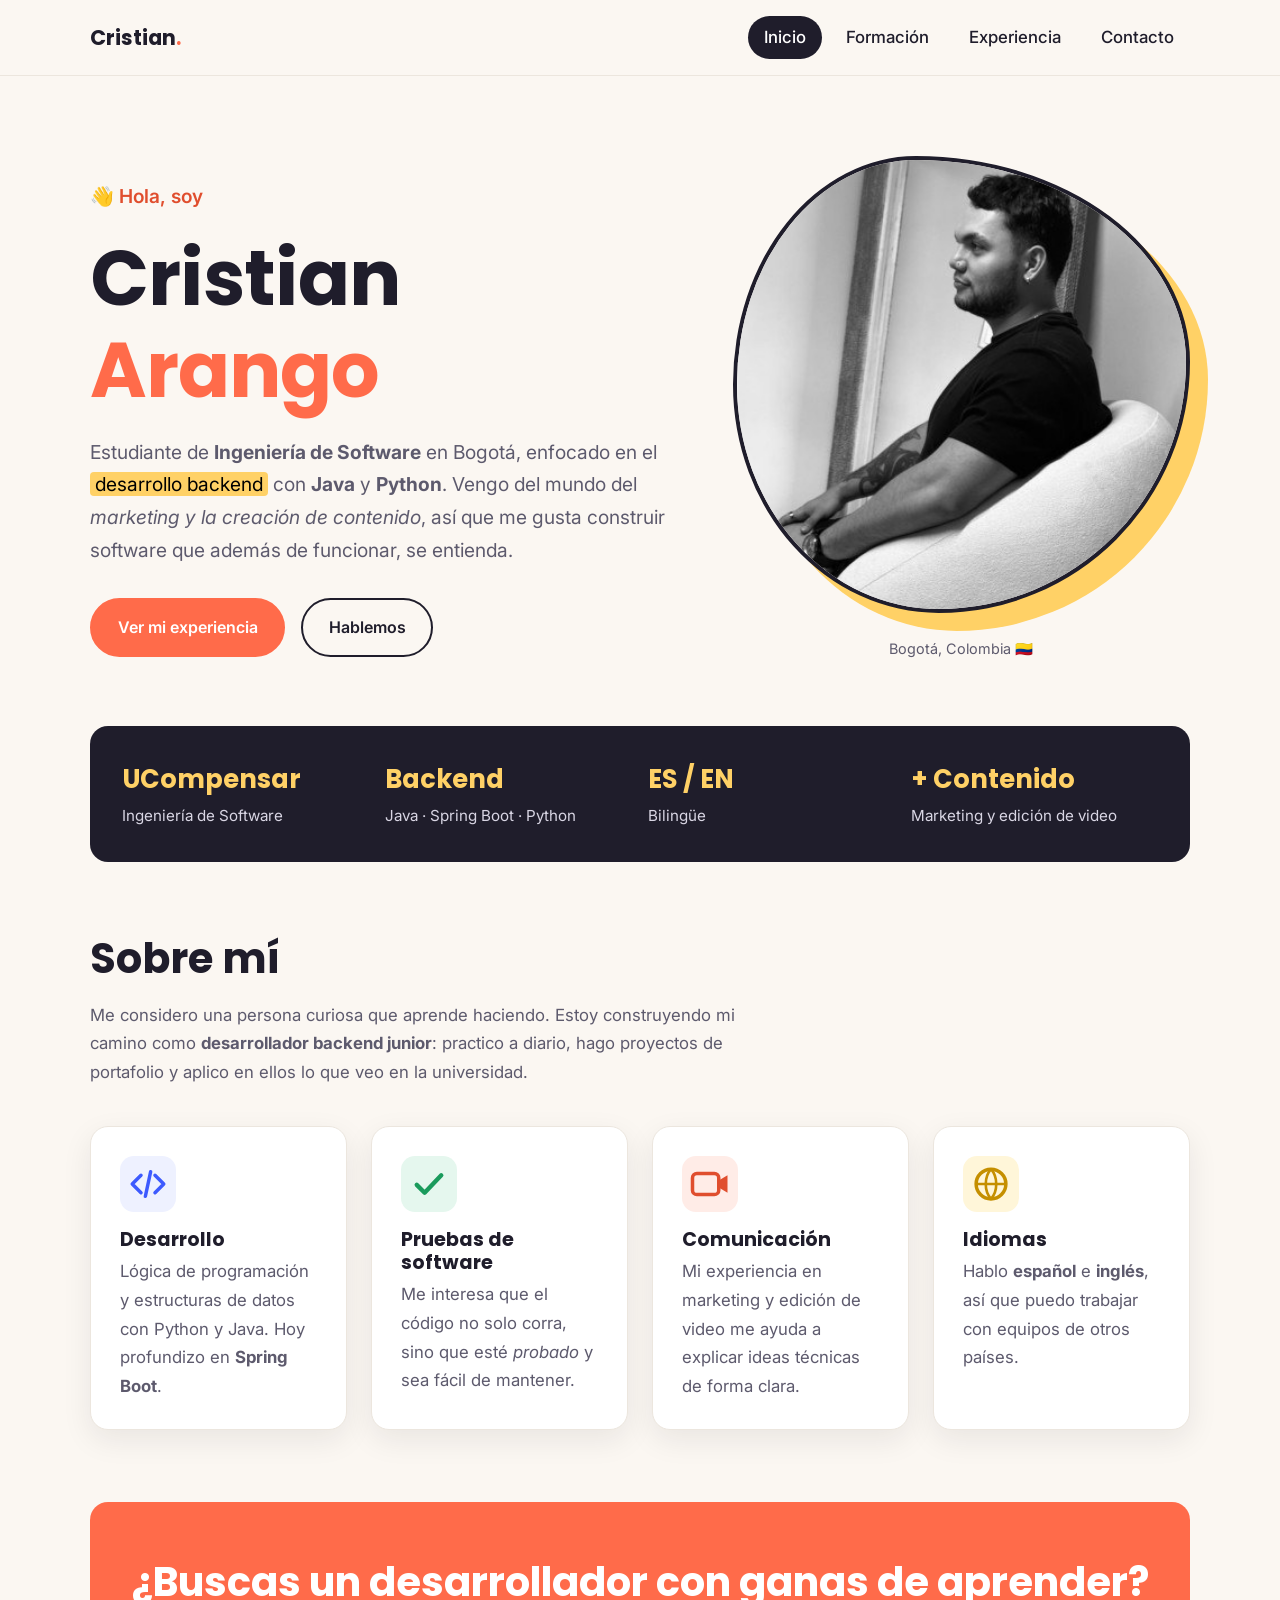
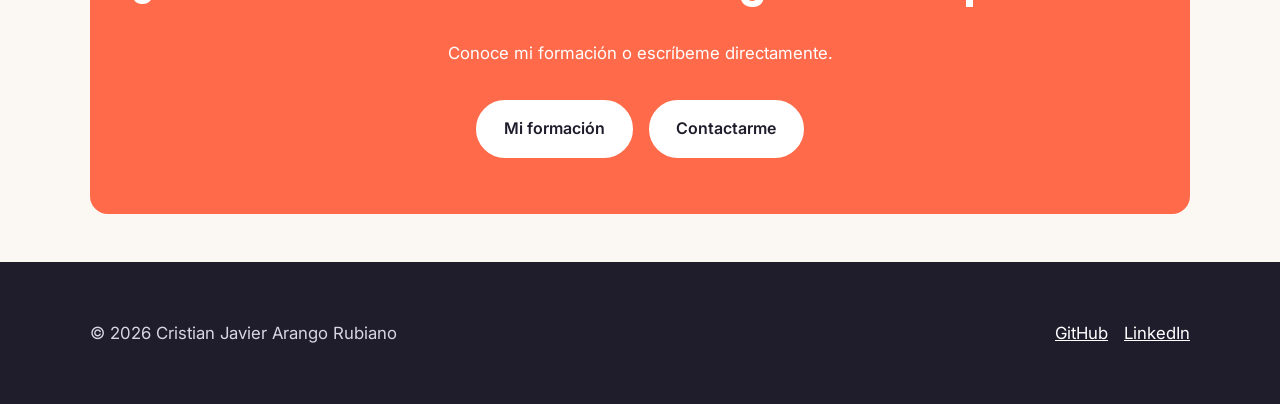
==== index.html @ 716a201a "Primera versión de mi hoja de vida web Actividad 4 - Introducción a los lenguajes de Internet" ====
<!DOCTYPE html>
<html lang="es">
<head>
  <meta charset="UTF-8">
  <meta name="viewport" content="width=device-width, initial-scale=1.0">
  <meta name="description" content="Hoja de vida de Cristian Javier Arango Rubiano, estudiante de Ingeniería de Software enfocado en desarrollo backend.">
  <title>Cristian Arango | Hoja de vida</title>
  <link rel="icon" href="img/favicon.svg" type="image/svg+xml">
  <!-- Fuentes: Poppins para los títulos, Inter para el texto -->
  <link rel="preconnect" href="https://fonts.googleapis.com">
  <link rel="preconnect" href="https://fonts.gstatic.com" crossorigin>
  <link href="https://fonts.googleapis.com/css2?family=Inter:wght@400;500;600&family=Poppins:wght@600;700&display=swap" rel="stylesheet">
  <link rel="stylesheet" href="css/styles.css">
</head>
<body>

  <!-- Menú (lo copié igual en todas las páginas) -->
  <header class="encabezado">
    <div class="contenedor encabezado__contenido">
      <a href="index.html" class="logo">Cristian<span>.</span></a>
      <nav aria-label="Menú principal">
        <button class="menu-boton" id="menu-boton" aria-label="Abrir menú" aria-expanded="false">☰</button>
        <ul class="menu" id="menu">
          <li><a href="index.html" class="menu__enlace menu__enlace--activo">Inicio</a></li>
          <li><a href="formacion.html" class="menu__enlace">Formación</a></li>
          <li><a href="experiencia.html" class="menu__enlace">Experiencia</a></li>
          <li><a href="contacto.html" class="menu__enlace">Contacto</a></li>
        </ul>
      </nav>
    </div>
  </header>

  <main>
    <!-- Parte de arriba -->
    <section class="hero">
      <div class="contenedor hero__contenido">
        <div>
          <p class="hero__saludo">👋 Hola, soy</p>
          <h1 class="hero__titulo">Cristian <span class="resaltado">Arango</span></h1>
          <p class="hero__texto">
            Estudiante de <strong>Ingeniería de Software</strong> en Bogotá, enfocado en el
            <mark>desarrollo backend</mark> con <strong>Java</strong> y <strong>Python</strong>.
            Vengo del mundo del <em>marketing y la creación de contenido</em>, así que me gusta
            construir software que además de funcionar, se entienda.
          </p>
          <div class="hero__acciones">
            <a href="experiencia.html" class="boton boton--primario">Ver mi experiencia</a>
            <a href="contacto.html" class="boton boton--secundario">Hablemos</a>
          </div>
        </div>

        <!-- Mi foto con su pie de foto -->
        <figure class="foto-perfil">
          <img src="img/foto.jpg" alt="Foto de perfil de Cristian Arango sentado en un sillón blanco">
          <figcaption>Bogotá, Colombia 🇨🇴</figcaption>
        </figure>
      </div>
    </section>

    <!-- Datos rápidos -->
    <section class="contenedor">
      <div class="datos-rapidos">
        <div class="dato">
          <span class="dato__valor">UCompensar</span>
          <span class="dato__etiqueta">Ingeniería de Software</span>
        </div>
        <div class="dato">
          <span class="dato__valor">Backend</span>
          <span class="dato__etiqueta">Java · Spring Boot · Python</span>
        </div>
        <div class="dato">
          <span class="dato__valor">ES / EN</span>
          <span class="dato__etiqueta">Bilingüe</span>
        </div>
        <div class="dato">
          <span class="dato__valor">+ Contenido</span>
          <span class="dato__etiqueta">Marketing y edición de video</span>
        </div>
      </div>
    </section>

    <!-- Sobre mí -->
    <section class="seccion">
      <div class="contenedor">
        <h2 class="seccion__titulo">Sobre mí</h2>
        <p class="seccion__intro">
          Me considero una persona curiosa que aprende haciendo. Estoy construyendo mi camino como
          <strong>desarrollador backend junior</strong>: practico a diario, hago proyectos de portafolio y
          aplico en ellos lo que veo en la universidad.
        </p>

        <div class="tarjetas">
          <article class="tarjeta">
            <img class="tarjeta__icono" src="img/icono-codigo.svg" alt="">
            <h3 class="tarjeta__titulo">Desarrollo</h3>
            <p>Lógica de programación y estructuras de datos con Python y Java. Hoy profundizo en <strong>Spring Boot</strong>.</p>
          </article>
          <article class="tarjeta">
            <img class="tarjeta__icono" src="img/icono-pruebas.svg" alt="">
            <h3 class="tarjeta__titulo">Pruebas de software</h3>
            <p>Me interesa que el código no solo corra, sino que esté <em>probado</em> y sea fácil de mantener.</p>
          </article>
          <article class="tarjeta">
            <img class="tarjeta__icono" src="img/icono-video.svg" alt="">
            <h3 class="tarjeta__titulo">Comunicación</h3>
            <p>Mi experiencia en marketing y edición de video me ayuda a explicar ideas técnicas de forma clara.</p>
          </article>
          <article class="tarjeta">
            <img class="tarjeta__icono" src="img/icono-idiomas.svg" alt="">
            <h3 class="tarjeta__titulo">Idiomas</h3>
            <p>Hablo <strong>español</strong> e <strong>inglés</strong>, así que puedo trabajar con equipos de otros países.</p>
          </article>
        </div>
      </div>
    </section>

    <!-- Cuadro naranja para que me contacten -->
    <section class="contenedor">
      <div class="llamado">
        <h2>¿Buscas un desarrollador con ganas de aprender?</h2>
        <p>Conoce mi formación o escríbeme directamente.</p>
        <div class="hero__acciones hero__acciones--centro">
          <a href="formacion.html" class="boton">Mi formación</a>
          <a href="contacto.html" class="boton">Contactarme</a>
        </div>
      </div>
    </section>
  </main>

  <!-- Footer -->
  <footer class="pie">
    <div class="contenedor pie__contenido">
      <p>&copy; <span id="anio">2026</span> Cristian Javier Arango Rubiano</p>
      <ul class="pie__redes">
        <li><a href="https://github.com/CristianArango2110-bit" target="_blank" rel="noopener">GitHub</a></li>
        <li><a href="https://www.linkedin.com/in/cristian-arango-92153b2a1/" target="_blank" rel="noopener">LinkedIn</a></li>
      </ul>
    </div>
  </footer>

  <script src="js/main.js"></script>
</body>
</html>
---- css/styles.css ----
/* Estilos de mi hoja de vida - Cristian Arango
   Todas las páginas usan este mismo archivo.
   Lo dividí por partes para no perderme: variables, base, layout,
   componentes, páginas y al final lo del celular. */

/* ---------- 1. Variables ----------
   Colores y medidas en un solo lugar, así si cambio de idea con
   el naranja solo lo cambio aquí */
:root {
  --color-fondo: #fbf7f2;
  --color-superficie: #ffffff;
  --color-texto: #1f1d2b;
  --color-texto-suave: #5d5a6d;
  --color-primario: #ff6b4a;
  --color-primario-oscuro: #e04e2e;
  --color-secundario: #3d5afe;
  --color-acento: #ffd166;
  --color-borde: #ece6de;

  --fuente-titulos: "Poppins", "Segoe UI", system-ui, sans-serif;
  --fuente-texto: "Inter", "Segoe UI", system-ui, sans-serif;

  --radio: 18px;
  --sombra: 0 10px 30px rgba(31, 29, 43, 0.08);
  --ancho-max: 1100px;
}

/* ---------- 2. Base ---------- */
*,
*::before,
*::after {
  box-sizing: border-box; /* para que el padding no me agrande las cajas */
}

body {
  margin: 0;
  font-family: var(--fuente-texto);
  font-size: 1.05rem;
  line-height: 1.7;
  color: var(--color-texto);
  background-color: var(--color-fondo);
}

h1,
h2,
h3 {
  font-family: var(--fuente-titulos);
  line-height: 1.2;
  margin-top: 0;
}

img {
  max-width: 100%;
  display: block;
}

a {
  color: var(--color-secundario);
}

mark {
  background: var(--color-acento);
  padding: 0 0.25em;
  border-radius: 4px;
}

/* ---------- 3. Layout ---------- */
.contenedor {
  width: min(var(--ancho-max), 92%);
  margin-inline: auto;
}

.seccion {
  padding: 4.5rem 0;
}

.seccion__titulo {
  font-size: clamp(1.8rem, 4vw, 2.6rem);
  margin-bottom: 0.5rem;
}

.seccion__intro {
  color: var(--color-texto-suave);
  max-width: 60ch;
  margin-bottom: 2.5rem;
}

/* ---------- 4. Componentes ---------- */

/* Menú de arriba, con sticky se queda pegado cuando uno baja */
.encabezado {
  position: sticky;
  top: 0;
  z-index: 10;
  background: rgba(251, 247, 242, 0.92);
  backdrop-filter: blur(8px);
  border-bottom: 1px solid var(--color-borde);
}

.encabezado__contenido {
  display: flex;
  align-items: center;
  justify-content: space-between;
  padding: 1rem 0;
}

.logo {
  font-family: var(--fuente-titulos);
  font-weight: 700;
  font-size: 1.3rem;
  color: var(--color-texto);
  text-decoration: none;
}

.logo span {
  color: var(--color-primario);
}

.menu {
  display: flex;
  gap: 0.5rem;
  list-style: none;
  margin: 0;
  padding: 0;
}

.menu__enlace {
  display: inline-block;
  padding: 0.45rem 1rem;
  border-radius: 999px;
  color: var(--color-texto);
  text-decoration: none;
  font-weight: 500;
  transition: background-color 0.2s;
}

.menu__enlace:hover,
.menu__enlace--activo {
  background-color: var(--color-texto);
  color: #fff;
}

/* Botón ☰ - en el computador no se ve, solo en el celular */
.menu-boton {
  display: none;
  background: none;
  border: 2px solid var(--color-texto);
  border-radius: 10px;
  padding: 0.35rem 0.7rem;
  font-size: 1.2rem;
  cursor: pointer;
}

/* Botones */
.boton {
  display: inline-block;
  padding: 0.85rem 1.6rem;
  border-radius: 999px;
  font-weight: 600;
  text-decoration: none;
  border: 2px solid var(--color-texto);
  transition: transform 0.2s, box-shadow 0.2s;
  cursor: pointer;
  font-size: 1rem;
  font-family: inherit;
}

.boton:hover {
  transform: translateY(-3px);
  box-shadow: 4px 4px 0 var(--color-texto);
}

.boton--primario {
  background: var(--color-primario);
  color: #fff;
  border-color: var(--color-primario);
}

.boton--primario:hover {
  box-shadow: 4px 4px 0 var(--color-primario-oscuro);
}

.boton--secundario {
  background: transparent;
  color: var(--color-texto);
}

/* Tarjetas */
.tarjetas {
  display: grid;
  grid-template-columns: repeat(auto-fit, minmax(240px, 1fr));
  gap: 1.5rem;
}

.tarjeta {
  background: var(--color-superficie);
  border: 1px solid var(--color-borde);
  border-radius: var(--radio);
  padding: 1.8rem;
  box-shadow: var(--sombra);
  transition: transform 0.25s;
}

.tarjeta:hover {
  transform: translateY(-6px) rotate(-0.5deg);
}

.tarjeta__icono {
  width: 56px;
  height: 56px;
  margin-bottom: 1rem;
}

.tarjeta__titulo {
  font-size: 1.2rem;
  margin-bottom: 0.4rem;
}

.tarjeta p {
  margin: 0;
  color: var(--color-texto-suave);
}

/* Las etiquetitas de colores (chips), son <span> */
.chip {
  display: inline-block;
  padding: 0.2rem 0.75rem;
  margin: 0.2rem 0.2rem 0 0;
  border-radius: 999px;
  font-size: 0.85rem;
  font-weight: 600;
  background: #eef1ff;
  color: var(--color-secundario);
}

.chip--naranja {
  background: #ffece7;
  color: var(--color-primario-oscuro);
}

/* Tablas */
.tabla-contenedor {
  overflow-x: auto; /* en el celular la tabla se desliza de lado en vez de salirse */
  border-radius: var(--radio);
  box-shadow: var(--sombra);
}

.tabla {
  width: 100%;
  border-collapse: collapse;
  background: var(--color-superficie);
  min-width: 560px;
}

.tabla caption {
  caption-side: top;
  text-align: left;
  font-weight: 600;
  padding: 1rem 1.2rem;
  background: var(--color-texto);
  color: #fff;
}

.tabla th,
.tabla td {
  padding: 0.9rem 1.2rem;
  text-align: left;
  border-bottom: 1px solid var(--color-borde);
  vertical-align: top;
}

.tabla thead th {
  background: #f4efe8;
  font-family: var(--fuente-titulos);
  font-size: 0.95rem;
}

.tabla tbody tr:nth-child(even) {
  background: #fcfaf7; /* filas de por medio con otro color, se lee mejor */
}

.tabla tbody tr:hover {
  background: #fff4e6;
}

/* Línea de tiempo - la uso en formación y en experiencia */
.linea-tiempo {
  list-style: none;
  padding: 0;
  margin: 0;
  border-left: 3px solid var(--color-borde);
}

.linea-tiempo__item {
  position: relative;
  padding: 0 0 2.5rem 2rem;
}

.linea-tiempo__item::before {
  content: "";
  position: absolute;
  left: -11px;
  top: 6px;
  width: 19px;
  height: 19px;
  border-radius: 50%;
  background: var(--color-primario);
  border: 4px solid var(--color-fondo);
}

.linea-tiempo__fecha {
  font-size: 0.9rem;
  font-weight: 600;
  color: var(--color-primario-oscuro);
}

.linea-tiempo__titulo {
  font-size: 1.25rem;
  margin: 0.2rem 0;
}

.linea-tiempo__lugar {
  color: var(--color-texto-suave);
  font-style: italic;
}

/* Encabezado de páginas internas */
.cabecera-pagina {
  padding: 4rem 0 2rem;
}

.cabecera-pagina h1 {
  font-size: clamp(2.2rem, 6vw, 3.6rem);
  margin-bottom: 0.6rem;
}

.cabecera-pagina p {
  color: var(--color-texto-suave);
  font-size: 1.15rem;
  max-width: 60ch;
}

/* Pie de página */
.pie {
  background: var(--color-texto);
  color: #d9d6e4;
  padding: 2.5rem 0;
  margin-top: 3rem;
}

.pie__contenido {
  display: flex;
  flex-wrap: wrap;
  justify-content: space-between;
  gap: 1rem;
  align-items: center;
}

.pie a {
  color: #fff;
}

.pie__redes {
  display: flex;
  gap: 1rem;
  list-style: none;
  margin: 0;
  padding: 0;
}

/* ---------- 5. Páginas ---------- */

/* Inicio - la parte grande de arriba (hero) */
.hero {
  padding: 5rem 0 4rem;
}

.hero__contenido {
  display: grid;
  grid-template-columns: 1.3fr 1fr;
  gap: 3rem;
  align-items: center;
}

.hero__saludo {
  font-size: 1.2rem;
  font-weight: 600;
  color: var(--color-primario-oscuro);
}

.hero__titulo {
  font-size: clamp(2.6rem, 7vw, 4.8rem);
  margin: 0.3rem 0 1rem;
  letter-spacing: -1px;
}

.hero__titulo .resaltado {
  color: var(--color-primario);
}

.hero__texto {
  font-size: 1.2rem;
  color: var(--color-texto-suave);
  max-width: 48ch;
}

.hero__acciones {
  display: flex;
  flex-wrap: wrap;
  gap: 1rem;
  margin-top: 2rem;
}

.hero__acciones--centro {
  justify-content: center;
}

/* Mi foto con la forma amarilla detrás */
.foto-perfil {
  position: relative;
  margin: 0;
}

.foto-perfil img {
  box-shadow: 18px 18px 0 var(--color-acento); /* la forma amarilla es una sombra sin difuminar */
  border-radius: 40% 60% 55% 45% / 50% 45% 55% 50%;
  border: 4px solid var(--color-texto);
  background: #fff;
  aspect-ratio: 1 / 1;
  object-fit: cover;
  width: 100%;
}

.foto-perfil figcaption {
  text-align: center;
  margin-top: 1.5rem;
  font-size: 0.9rem;
  color: var(--color-texto-suave);
}

/* Franja de datos rápidos */
.datos-rapidos {
  display: grid;
  grid-template-columns: repeat(auto-fit, minmax(180px, 1fr));
  gap: 1rem;
  background: var(--color-texto);
  color: #fff;
  border-radius: var(--radio);
  padding: 2rem;
}

.dato__valor {
  display: block;
  font-family: var(--fuente-titulos);
  font-size: 1.6rem;
  font-weight: 700;
  color: var(--color-acento);
}

.dato__etiqueta {
  font-size: 0.95rem;
  color: #d9d6e4;
}

/* Llamado a la acción */
.llamado {
  text-align: center;
  background: var(--color-primario);
  color: #fff;
  border-radius: var(--radio);
  padding: 3.5rem 2rem;
}

.llamado h2 {
  font-size: clamp(1.8rem, 4vw, 2.5rem);
}

.llamado .boton {
  background: #fff;
  color: var(--color-texto);
  border-color: #fff;
}

/* Contacto: formulario */
.contacto__grid {
  display: grid;
  grid-template-columns: 1.4fr 1fr;
  gap: 2.5rem;
  align-items: start;
}

.formulario {
  background: var(--color-superficie);
  border: 1px solid var(--color-borde);
  border-radius: var(--radio);
  padding: 2rem;
  box-shadow: var(--sombra);
}

.campo {
  margin-bottom: 1.3rem;
}

.campo label {
  display: block;
  font-weight: 600;
  margin-bottom: 0.4rem;
}

.campo input,
.campo select,
.campo textarea {
  width: 100%;
  padding: 0.8rem 1rem;
  border: 2px solid var(--color-borde);
  border-radius: 12px;
  font: inherit;
  background: var(--color-fondo);
}

.campo input:focus,
.campo select:focus,
.campo textarea:focus {
  outline: none;
  border-color: var(--color-secundario);
}

.nota {
  font-size: 0.9rem;
  color: var(--color-texto-suave);
}

/* Página de gracias */
.gracias {
  text-align: center;
  padding: 5rem 0;
}

.gracias img {
  width: 140px;
  margin: 0 auto 1.5rem;
}

.resumen-mensaje {
  text-align: left;
  max-width: 560px;
  margin: 2rem auto;
}

/* Para esconder cosas, la uso en gracias.html */
.oculto {
  display: none;
}

/* ---------- 6. Celular y pantallas pequeñas ---------- */
@media (max-width: 800px) {
  .hero__contenido,
  .contacto__grid {
    grid-template-columns: 1fr;
  }

  .foto-perfil {
    max-width: 280px;
    margin: 0 auto;
  }

  .menu-boton {
    display: block;
  }

  /* En el celular el menú se esconde y aparece con el botón */
  .menu {
    display: none;
    position: absolute;
    top: 100%;
    left: 0;
    right: 0;
    flex-direction: column;
    background: var(--color-fondo);
    padding: 1rem 4%;
    border-bottom: 1px solid var(--color-borde);
  }

  .menu--abierto {
    display: flex;
  }

  .seccion {
    padding: 3rem 0;
  }
}
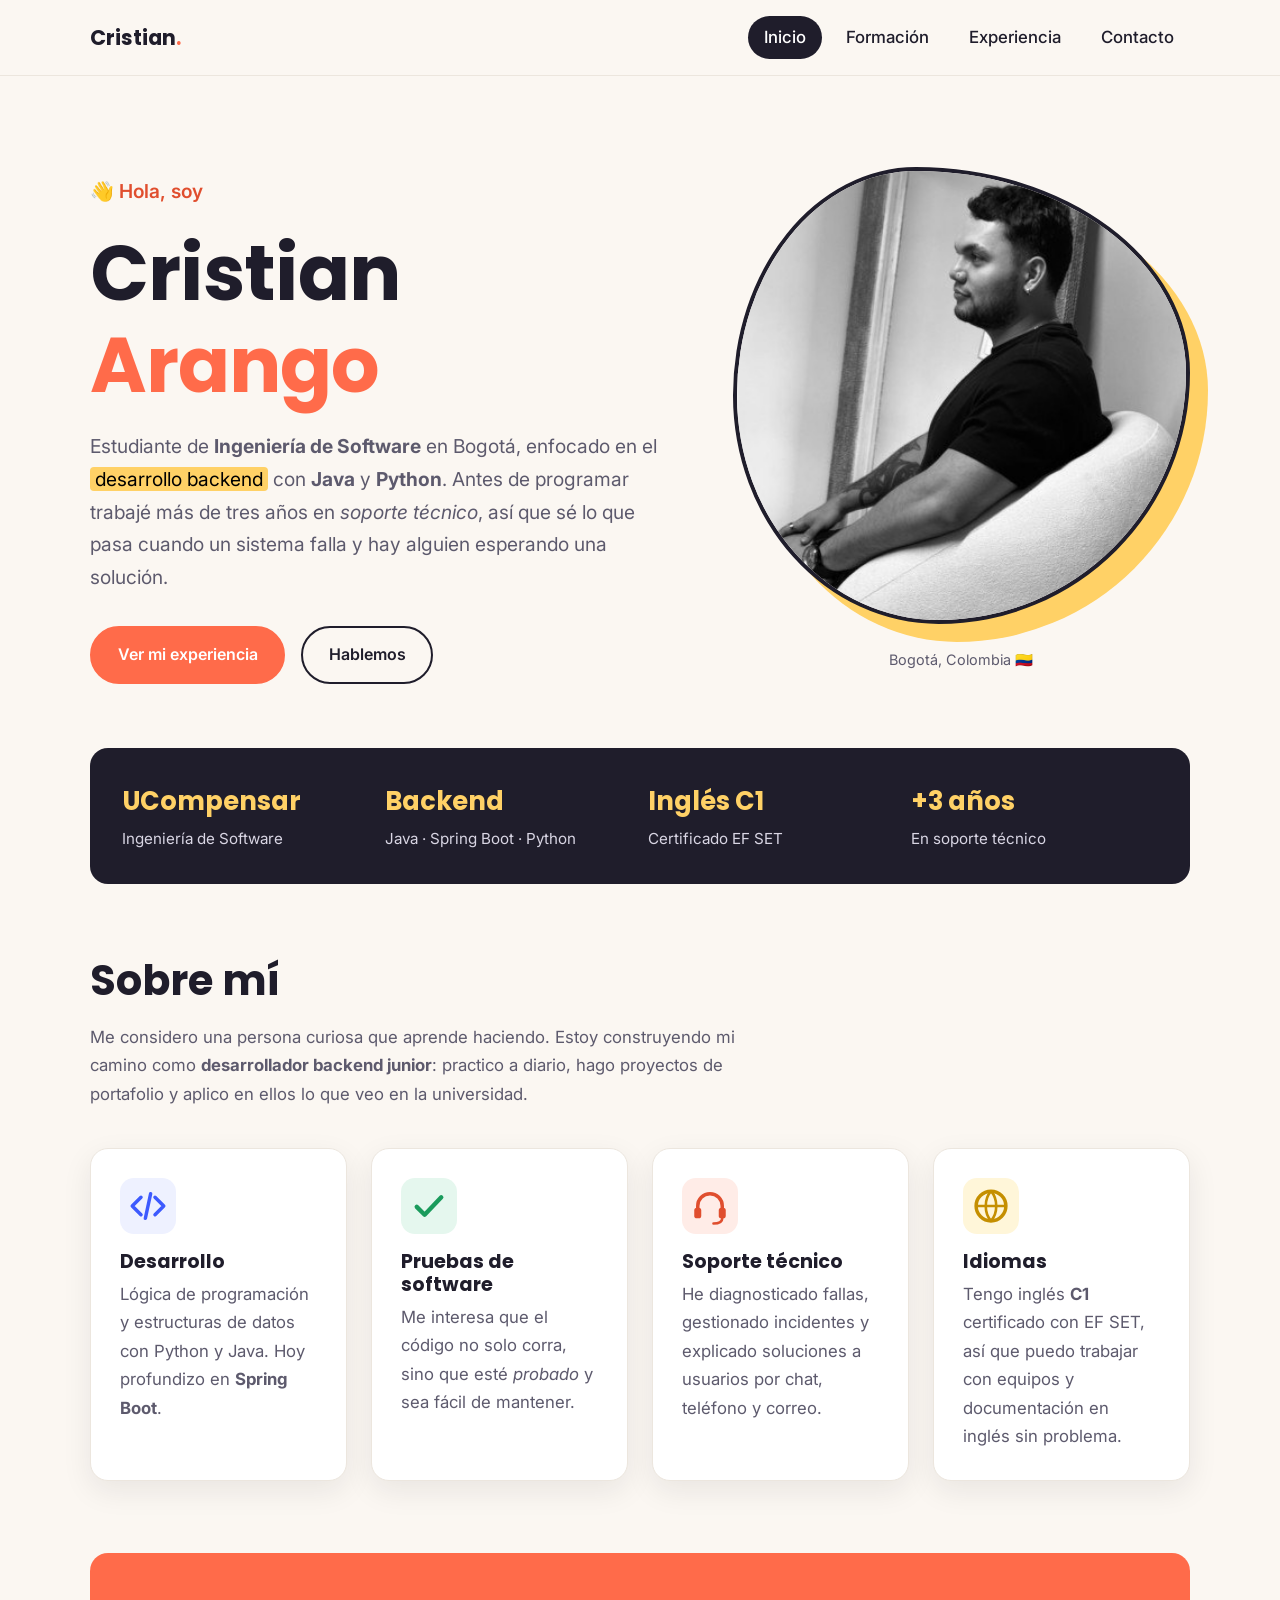
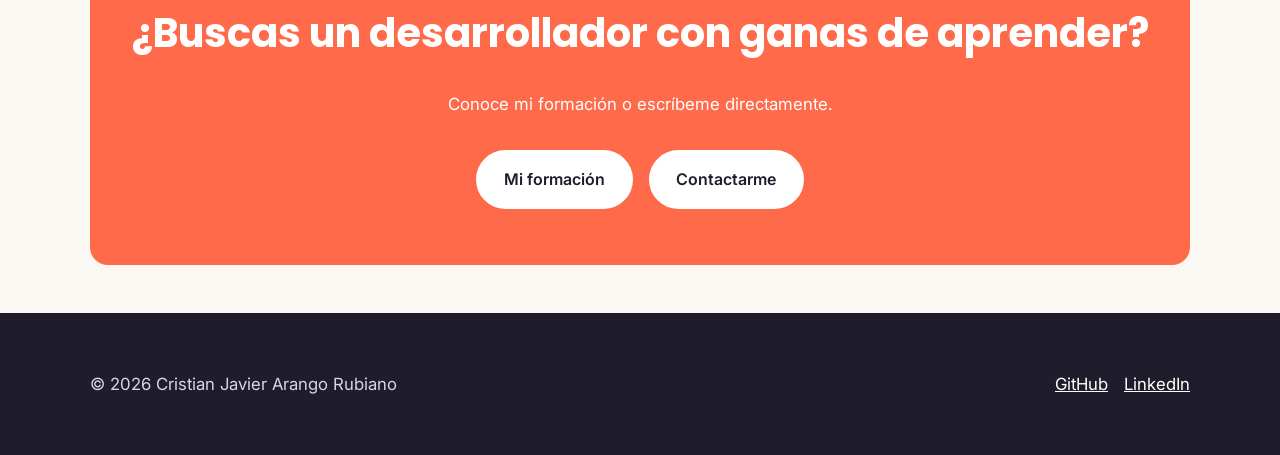
==== commit de002996: "Actualizo experiencia, formación y contacto con mi hoja de vida real" ====
--- a/index.html
+++ b/index.html
@@ -40,8 +40,8 @@
           <p class="hero__texto">
             Estudiante de <strong>Ingeniería de Software</strong> en Bogotá, enfocado en el
             <mark>desarrollo backend</mark> con <strong>Java</strong> y <strong>Python</strong>.
-            Vengo del mundo del <em>marketing y la creación de contenido</em>, así que me gusta
-            construir software que además de funcionar, se entienda.
+            Antes de programar trabajé más de tres años en <em>soporte técnico</em>, así que sé
+            lo que pasa cuando un sistema falla y hay alguien esperando una solución.
           </p>
           <div class="hero__acciones">
             <a href="experiencia.html" class="boton boton--primario">Ver mi experiencia</a>
@@ -69,12 +69,12 @@
           <span class="dato__etiqueta">Java · Spring Boot · Python</span>
         </div>
         <div class="dato">
-          <span class="dato__valor">ES / EN</span>
-          <span class="dato__etiqueta">Bilingüe</span>
+          <span class="dato__valor">Inglés C1</span>
+          <span class="dato__etiqueta">Certificado EF SET</span>
         </div>
         <div class="dato">
-          <span class="dato__valor">+ Contenido</span>
-          <span class="dato__etiqueta">Marketing y edición de video</span>
+          <span class="dato__valor">+3 años</span>
+          <span class="dato__etiqueta">En soporte técnico</span>
         </div>
       </div>
     </section>
@@ -101,14 +101,14 @@
             <p>Me interesa que el código no solo corra, sino que esté <em>probado</em> y sea fácil de mantener.</p>
           </article>
           <article class="tarjeta">
-            <img class="tarjeta__icono" src="img/icono-video.svg" alt="">
-            <h3 class="tarjeta__titulo">Comunicación</h3>
-            <p>Mi experiencia en marketing y edición de video me ayuda a explicar ideas técnicas de forma clara.</p>
+            <img class="tarjeta__icono" src="img/icono-soporte.svg" alt="">
+            <h3 class="tarjeta__titulo">Soporte técnico</h3>
+            <p>He diagnosticado fallas, gestionado incidentes y explicado soluciones a usuarios por chat, teléfono y correo.</p>
           </article>
           <article class="tarjeta">
             <img class="tarjeta__icono" src="img/icono-idiomas.svg" alt="">
             <h3 class="tarjeta__titulo">Idiomas</h3>
-            <p>Hablo <strong>español</strong> e <strong>inglés</strong>, así que puedo trabajar con equipos de otros países.</p>
+            <p>Tengo inglés <strong>C1</strong> certificado con EF SET, así que puedo trabajar con equipos y documentación en inglés sin problema.</p>
           </article>
         </div>
       </div>
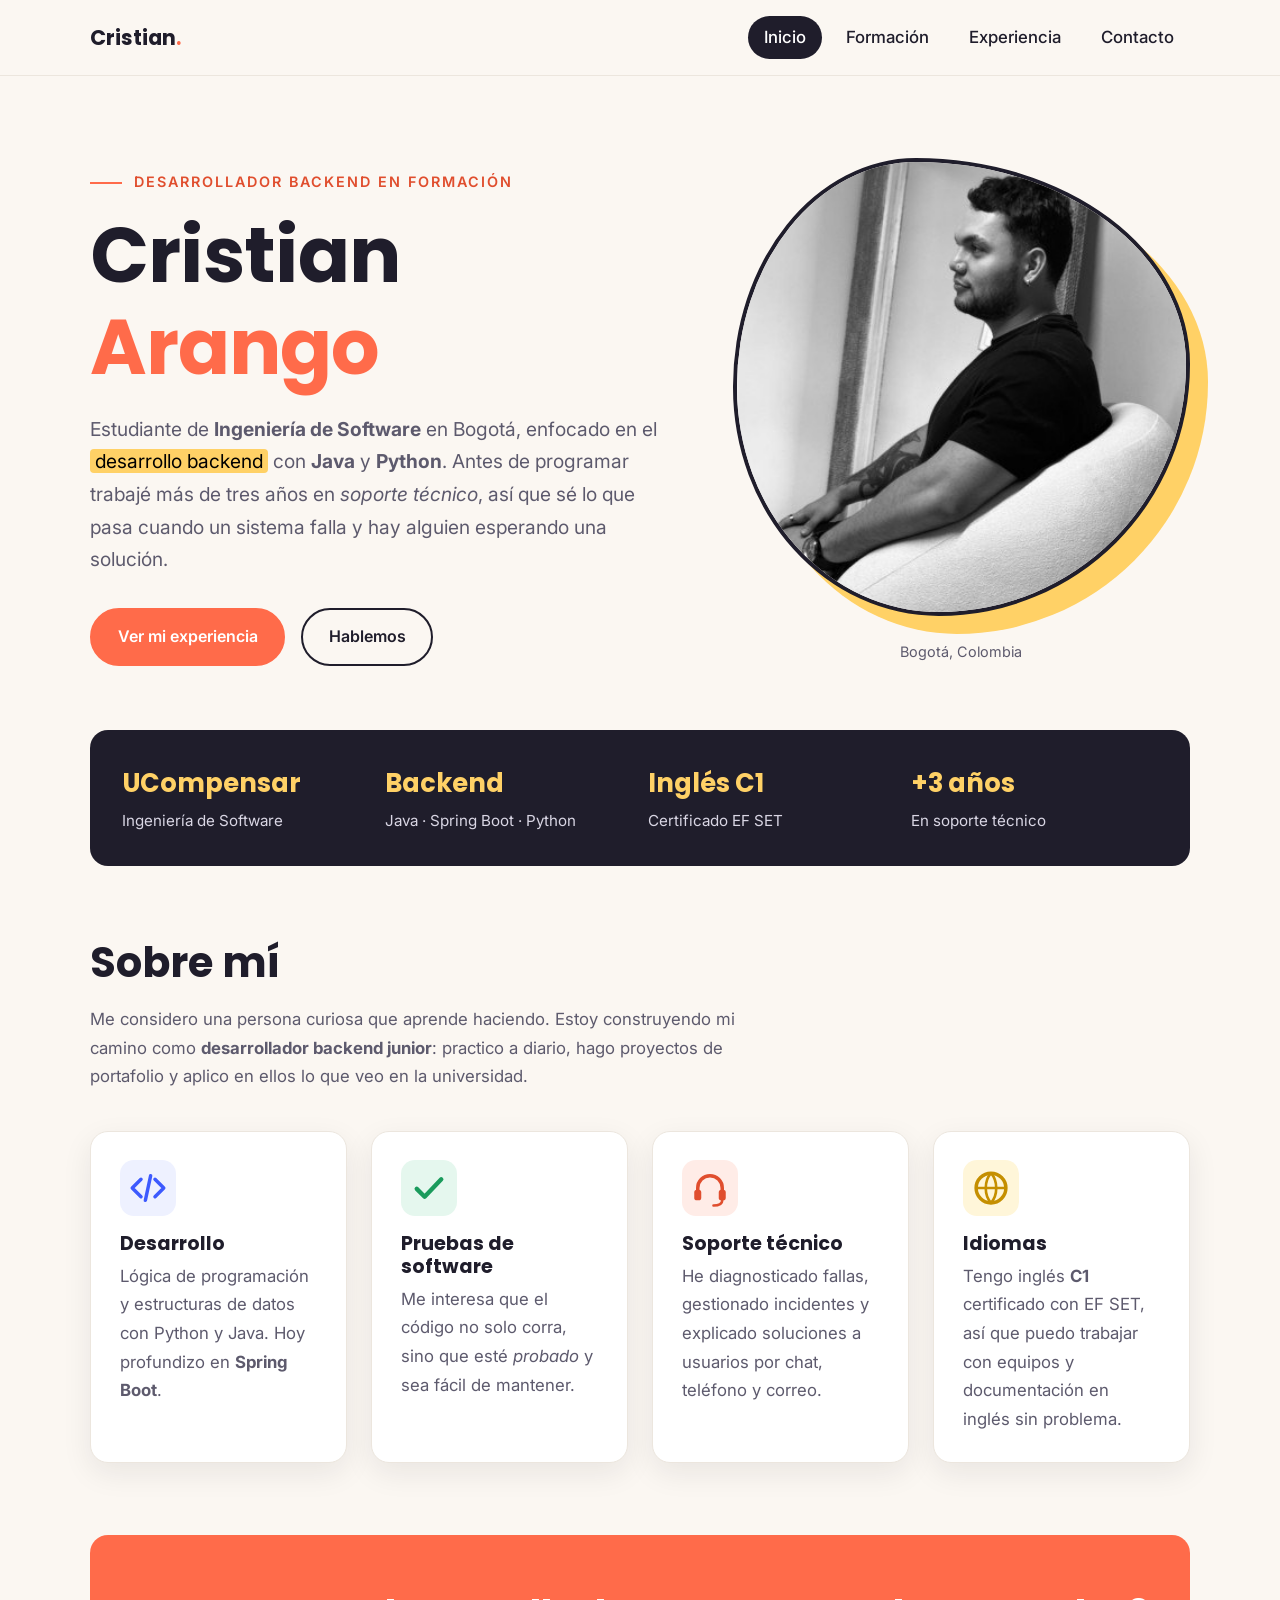
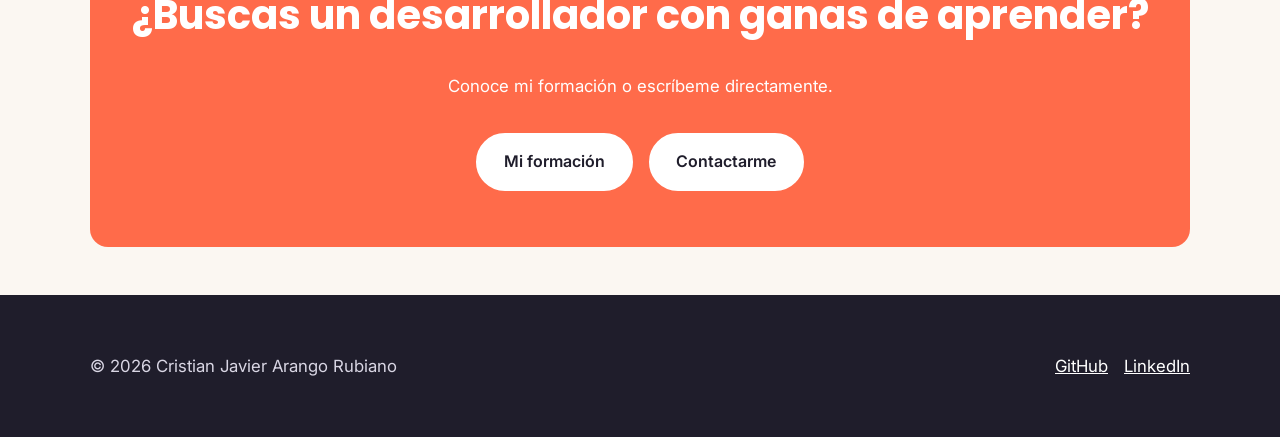
==== commit e94bdca9: "Cambio el saludo del inicio y quito los emojis" ====
--- a/index.html
+++ b/index.html
@@ -35,7 +35,7 @@
     <section class="hero">
       <div class="contenedor hero__contenido">
         <div>
-          <p class="hero__saludo">👋 Hola, soy</p>
+          <p class="hero__saludo">Desarrollador backend en formación</p>
           <h1 class="hero__titulo">Cristian <span class="resaltado">Arango</span></h1>
           <p class="hero__texto">
             Estudiante de <strong>Ingeniería de Software</strong> en Bogotá, enfocado en el
@@ -52,7 +52,7 @@
         <!-- Mi foto con su pie de foto -->
         <figure class="foto-perfil">
           <img src="img/foto.jpg" alt="Foto de perfil de Cristian Arango sentado en un sillón blanco">
-          <figcaption>Bogotá, Colombia 🇨🇴</figcaption>
+          <figcaption>Bogotá, Colombia</figcaption>
         </figure>
       </div>
     </section>
--- a/css/styles.css
+++ b/css/styles.css
@@ -383,9 +383,22 @@
 }
 
 .hero__saludo {
-  font-size: 1.2rem;
+  display: flex;
+  align-items: center;
+  gap: 0.75rem;
+  font-size: 0.9rem;
   font-weight: 600;
+  text-transform: uppercase;
+  letter-spacing: 2px;
   color: var(--color-primario-oscuro);
+}
+
+/* rayita antes del texto */
+.hero__saludo::before {
+  content: "";
+  width: 32px;
+  height: 2px;
+  background: var(--color-primario);
 }
 
 .hero__titulo {
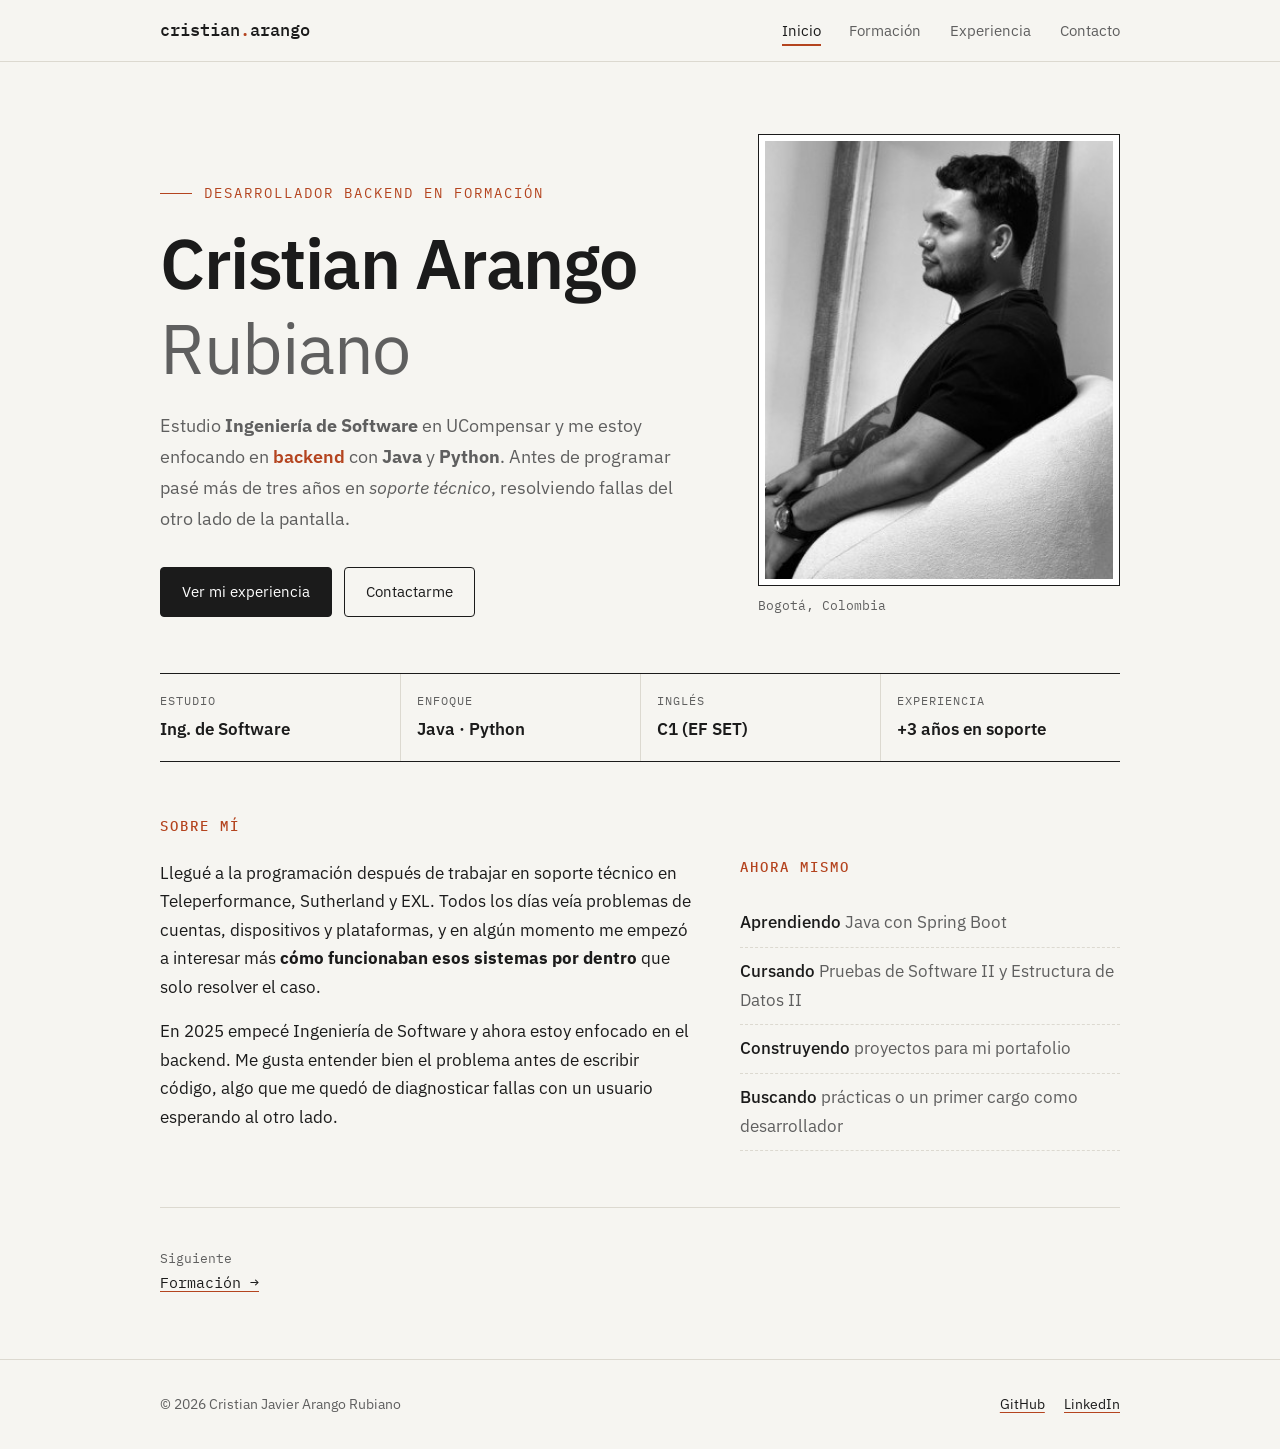
==== commit 8ce1532f: "Rediseño: estilo más sobrio, fechas en columna y textos más personales" ====
--- a/index.html
+++ b/index.html
@@ -6,10 +6,10 @@
   <meta name="description" content="Hoja de vida de Cristian Javier Arango Rubiano, estudiante de Ingeniería de Software enfocado en desarrollo backend.">
   <title>Cristian Arango | Hoja de vida</title>
   <link rel="icon" href="img/favicon.svg" type="image/svg+xml">
-  <!-- Fuentes: Poppins para los títulos, Inter para el texto -->
+  <!-- Fuentes: IBM Plex Sans para el texto y IBM Plex Mono para los detalles -->
   <link rel="preconnect" href="https://fonts.googleapis.com">
   <link rel="preconnect" href="https://fonts.gstatic.com" crossorigin>
-  <link href="https://fonts.googleapis.com/css2?family=Inter:wght@400;500;600&family=Poppins:wght@600;700&display=swap" rel="stylesheet">
+  <link href="https://fonts.googleapis.com/css2?family=IBM+Plex+Mono:wght@400;500&family=IBM+Plex+Sans:wght@400;500;600&display=swap" rel="stylesheet">
   <link rel="stylesheet" href="css/styles.css">
 </head>
 <body>
@@ -17,7 +17,7 @@
   <!-- Menú (lo copié igual en todas las páginas) -->
   <header class="encabezado">
     <div class="contenedor encabezado__contenido">
-      <a href="index.html" class="logo">Cristian<span>.</span></a>
+      <a href="index.html" class="logo">cristian<span>.</span>arango</a>
       <nav aria-label="Menú principal">
         <button class="menu-boton" id="menu-boton" aria-label="Abrir menú" aria-expanded="false">☰</button>
         <ul class="menu" id="menu">
@@ -36,16 +36,16 @@
       <div class="contenedor hero__contenido">
         <div>
           <p class="hero__saludo">Desarrollador backend en formación</p>
-          <h1 class="hero__titulo">Cristian <span class="resaltado">Arango</span></h1>
+          <h1 class="hero__titulo">Cristian Arango <span class="resaltado">Rubiano</span></h1>
           <p class="hero__texto">
-            Estudiante de <strong>Ingeniería de Software</strong> en Bogotá, enfocado en el
-            <mark>desarrollo backend</mark> con <strong>Java</strong> y <strong>Python</strong>.
-            Antes de programar trabajé más de tres años en <em>soporte técnico</em>, así que sé
-            lo que pasa cuando un sistema falla y hay alguien esperando una solución.
+            Estudio <strong>Ingeniería de Software</strong> en UCompensar y me estoy enfocando en
+            <mark>backend</mark> con <strong>Java</strong> y <strong>Python</strong>.
+            Antes de programar pasé más de tres años en <em>soporte técnico</em>, resolviendo
+            fallas del otro lado de la pantalla.
           </p>
           <div class="hero__acciones">
             <a href="experiencia.html" class="boton boton--primario">Ver mi experiencia</a>
-            <a href="contacto.html" class="boton boton--secundario">Hablemos</a>
+            <a href="contacto.html" class="boton boton--secundario">Contactarme</a>
           </div>
         </div>
 
@@ -57,74 +57,64 @@
       </div>
     </section>
 
-    <!-- Datos rápidos -->
+    <!-- Datos rápidos: cada dato es un div y adentro dos span -->
     <section class="contenedor">
       <div class="datos-rapidos">
         <div class="dato">
-          <span class="dato__valor">UCompensar</span>
-          <span class="dato__etiqueta">Ingeniería de Software</span>
+          <span class="dato__etiqueta">Estudio</span>
+          <span class="dato__valor">Ing. de Software</span>
         </div>
         <div class="dato">
-          <span class="dato__valor">Backend</span>
-          <span class="dato__etiqueta">Java · Spring Boot · Python</span>
+          <span class="dato__etiqueta">Enfoque</span>
+          <span class="dato__valor">Java · Python</span>
         </div>
         <div class="dato">
-          <span class="dato__valor">Inglés C1</span>
-          <span class="dato__etiqueta">Certificado EF SET</span>
+          <span class="dato__etiqueta">Inglés</span>
+          <span class="dato__valor">C1 (EF SET)</span>
         </div>
         <div class="dato">
-          <span class="dato__valor">+3 años</span>
-          <span class="dato__etiqueta">En soporte técnico</span>
+          <span class="dato__etiqueta">Experiencia</span>
+          <span class="dato__valor">+3 años en soporte</span>
         </div>
       </div>
     </section>
 
     <!-- Sobre mí -->
-    <section class="seccion">
+    <section class="seccion seccion--sin-borde">
       <div class="contenedor">
         <h2 class="seccion__titulo">Sobre mí</h2>
-        <p class="seccion__intro">
-          Me considero una persona curiosa que aprende haciendo. Estoy construyendo mi camino como
-          <strong>desarrollador backend junior</strong>: practico a diario, hago proyectos de portafolio y
-          aplico en ellos lo que veo en la universidad.
-        </p>
+        <div class="sobre-mi">
+          <div>
+            <p>
+              Llegué a la programación después de trabajar en soporte técnico en Teleperformance,
+              Sutherland y EXL. Todos los días veía problemas de cuentas, dispositivos y plataformas,
+              y en algún momento me empezó a interesar más <strong>cómo funcionaban esos sistemas por dentro</strong>
+              que solo resolver el caso.
+            </p>
+            <p>
+              En 2025 empecé Ingeniería de Software y ahora estoy enfocado en el backend. Me gusta entender
+              bien el problema antes de escribir código, algo que me quedó de diagnosticar fallas con
+              un usuario esperando al otro lado.
+            </p>
+          </div>
 
-        <div class="tarjetas">
-          <article class="tarjeta">
-            <img class="tarjeta__icono" src="img/icono-codigo.svg" alt="">
-            <h3 class="tarjeta__titulo">Desarrollo</h3>
-            <p>Lógica de programación y estructuras de datos con Python y Java. Hoy profundizo en <strong>Spring Boot</strong>.</p>
-          </article>
-          <article class="tarjeta">
-            <img class="tarjeta__icono" src="img/icono-pruebas.svg" alt="">
-            <h3 class="tarjeta__titulo">Pruebas de software</h3>
-            <p>Me interesa que el código no solo corra, sino que esté <em>probado</em> y sea fácil de mantener.</p>
-          </article>
-          <article class="tarjeta">
-            <img class="tarjeta__icono" src="img/icono-soporte.svg" alt="">
-            <h3 class="tarjeta__titulo">Soporte técnico</h3>
-            <p>He diagnosticado fallas, gestionado incidentes y explicado soluciones a usuarios por chat, teléfono y correo.</p>
-          </article>
-          <article class="tarjeta">
-            <img class="tarjeta__icono" src="img/icono-idiomas.svg" alt="">
-            <h3 class="tarjeta__titulo">Idiomas</h3>
-            <p>Tengo inglés <strong>C1</strong> certificado con EF SET, así que puedo trabajar con equipos y documentación en inglés sin problema.</p>
-          </article>
+          <div>
+            <h3 class="seccion__titulo">Ahora mismo</h3>
+            <ul class="ahora">
+              <li><strong>Aprendiendo</strong> Java con Spring Boot</li>
+              <li><strong>Cursando</strong> Pruebas de Software II y Estructura de Datos II</li>
+              <li><strong>Construyendo</strong> proyectos para mi portafolio</li>
+              <li><strong>Buscando</strong> prácticas o un primer cargo como desarrollador</li>
+            </ul>
+          </div>
         </div>
       </div>
     </section>
 
-    <!-- Cuadro naranja para que me contacten -->
-    <section class="contenedor">
-      <div class="llamado">
-        <h2>¿Buscas un desarrollador con ganas de aprender?</h2>
-        <p>Conoce mi formación o escríbeme directamente.</p>
-        <div class="hero__acciones hero__acciones--centro">
-          <a href="formacion.html" class="boton">Mi formación</a>
-          <a href="contacto.html" class="boton">Contactarme</a>
-        </div>
-      </div>
-    </section>
+    <nav class="contenedor siguiente" aria-label="Siguiente página">
+      <span>Siguiente</span>
+      <a href="formacion.html">Formación →</a>
+    </nav>
   </main>
 
   <!-- Footer -->
--- a/css/styles.css
+++ b/css/styles.css
@@ -4,25 +4,20 @@
    componentes, páginas y al final lo del celular. */
 
 /* ---------- 1. Variables ----------
-   Colores y medidas en un solo lugar, así si cambio de idea con
-   el naranja solo lo cambio aquí */
+   Colores y medidas en un solo lugar. Dejé un solo color de acento
+   para que no se viera recargado */
 :root {
-  --color-fondo: #fbf7f2;
+  --color-fondo: #f6f5f1;
   --color-superficie: #ffffff;
-  --color-texto: #1f1d2b;
-  --color-texto-suave: #5d5a6d;
-  --color-primario: #ff6b4a;
-  --color-primario-oscuro: #e04e2e;
-  --color-secundario: #3d5afe;
-  --color-acento: #ffd166;
-  --color-borde: #ece6de;
-
-  --fuente-titulos: "Poppins", "Segoe UI", system-ui, sans-serif;
-  --fuente-texto: "Inter", "Segoe UI", system-ui, sans-serif;
-
-  --radio: 18px;
-  --sombra: 0 10px 30px rgba(31, 29, 43, 0.08);
-  --ancho-max: 1100px;
+  --color-texto: #1b1b1b;
+  --color-texto-suave: #5f5f5f;
+  --color-acento: #b4441f;
+  --color-borde: #dcd9d0;
+
+  --fuente-texto: "IBM Plex Sans", "Segoe UI", system-ui, sans-serif;
+  --fuente-mono: "IBM Plex Mono", Consolas, monospace;
+
+  --ancho-max: 960px;
 }
 
 /* ---------- 2. Base ---------- */
@@ -44,9 +39,9 @@
 h1,
 h2,
 h3 {
-  font-family: var(--fuente-titulos);
   line-height: 1.2;
   margin-top: 0;
+  font-weight: 600;
 }
 
 img {
@@ -55,34 +50,52 @@
 }
 
 a {
-  color: var(--color-secundario);
+  color: var(--color-texto);
+  text-decoration-color: var(--color-acento);
+  text-underline-offset: 3px;
+}
+
+a:hover {
+  color: var(--color-acento);
 }
 
 mark {
-  background: var(--color-acento);
-  padding: 0 0.25em;
-  border-radius: 4px;
+  background: none;
+  color: var(--color-acento);
+  font-weight: 600;
 }
 
 /* ---------- 3. Layout ---------- */
 .contenedor {
-  width: min(var(--ancho-max), 92%);
+  width: min(var(--ancho-max), 90%);
   margin-inline: auto;
 }
 
-.seccion {
-  padding: 4.5rem 0;
-}
-
+.seccion > .contenedor {
+  padding: 3.5rem 0;
+  border-top: 1px solid var(--color-borde);
+}
+
+/* la sección que va justo después de los datos rápidos no necesita otra línea */
+.seccion--sin-borde > .contenedor {
+  border-top: none;
+}
+
+/* Títulos de sección en letra de código, pequeños y en mayúscula */
 .seccion__titulo {
-  font-size: clamp(1.8rem, 4vw, 2.6rem);
-  margin-bottom: 0.5rem;
+  font-family: var(--fuente-mono);
+  font-size: 0.85rem;
+  font-weight: 500;
+  text-transform: uppercase;
+  letter-spacing: 2px;
+  color: var(--color-acento);
+  margin-bottom: 1.5rem;
 }
 
 .seccion__intro {
   color: var(--color-texto-suave);
-  max-width: 60ch;
-  margin-bottom: 2.5rem;
+  max-width: 62ch;
+  margin: 0 0 2rem;
 }
 
 /* ---------- 4. Componentes ---------- */
@@ -92,8 +105,7 @@
   position: sticky;
   top: 0;
   z-index: 10;
-  background: rgba(251, 247, 242, 0.92);
-  backdrop-filter: blur(8px);
+  background: var(--color-fondo);
   border-bottom: 1px solid var(--color-borde);
 }
 
@@ -105,247 +117,254 @@
 }
 
 .logo {
-  font-family: var(--fuente-titulos);
-  font-weight: 700;
-  font-size: 1.3rem;
+  font-family: var(--fuente-mono);
+  font-weight: 500;
   color: var(--color-texto);
   text-decoration: none;
 }
 
 .logo span {
-  color: var(--color-primario);
+  color: var(--color-acento);
 }
 
 .menu {
   display: flex;
-  gap: 0.5rem;
+  gap: 1.8rem;
   list-style: none;
   margin: 0;
   padding: 0;
 }
 
 .menu__enlace {
-  display: inline-block;
-  padding: 0.45rem 1rem;
-  border-radius: 999px;
-  color: var(--color-texto);
+  color: var(--color-texto-suave);
   text-decoration: none;
-  font-weight: 500;
-  transition: background-color 0.2s;
-}
-
-.menu__enlace:hover,
+  font-size: 0.95rem;
+  padding-bottom: 4px;
+  border-bottom: 2px solid transparent;
+}
+
+.menu__enlace:hover {
+  color: var(--color-texto);
+}
+
+/* La página donde estoy queda subrayada con el color de acento */
 .menu__enlace--activo {
-  background-color: var(--color-texto);
-  color: #fff;
+  color: var(--color-texto);
+  border-bottom-color: var(--color-acento);
 }
 
 /* Botón ☰ - en el computador no se ve, solo en el celular */
 .menu-boton {
   display: none;
   background: none;
-  border: 2px solid var(--color-texto);
-  border-radius: 10px;
-  padding: 0.35rem 0.7rem;
-  font-size: 1.2rem;
+  border: 1px solid var(--color-texto);
+  border-radius: 4px;
+  padding: 0.25rem 0.6rem;
+  font-size: 1.1rem;
   cursor: pointer;
 }
 
-/* Botones */
+/* Botones: uno oscuro y otro que es solo un enlace con flecha */
 .boton {
   display: inline-block;
-  padding: 0.85rem 1.6rem;
-  border-radius: 999px;
-  font-weight: 600;
+  padding: 0.7rem 1.3rem;
+  border: 1px solid var(--color-texto);
+  border-radius: 4px;
+  font: inherit;
+  font-size: 0.95rem;
   text-decoration: none;
-  border: 2px solid var(--color-texto);
-  transition: transform 0.2s, box-shadow 0.2s;
   cursor: pointer;
-  font-size: 1rem;
-  font-family: inherit;
-}
-
-.boton:hover {
-  transform: translateY(-3px);
-  box-shadow: 4px 4px 0 var(--color-texto);
+  background: none;
+  color: var(--color-texto);
 }
 
 .boton--primario {
-  background: var(--color-primario);
+  background: var(--color-texto);
   color: #fff;
-  border-color: var(--color-primario);
 }
 
 .boton--primario:hover {
-  box-shadow: 4px 4px 0 var(--color-primario-oscuro);
-}
-
-.boton--secundario {
-  background: transparent;
-  color: var(--color-texto);
-}
-
-/* Tarjetas */
+  background: var(--color-acento);
+  border-color: var(--color-acento);
+  color: #fff;
+}
+
+.boton--secundario:hover {
+  border-color: var(--color-acento);
+}
+
+/* Tarjetas de proyectos */
 .tarjetas {
   display: grid;
-  grid-template-columns: repeat(auto-fit, minmax(240px, 1fr));
-  gap: 1.5rem;
+  grid-template-columns: repeat(auto-fit, minmax(260px, 1fr));
+  gap: 1.25rem;
 }
 
 .tarjeta {
   background: var(--color-superficie);
   border: 1px solid var(--color-borde);
-  border-radius: var(--radio);
-  padding: 1.8rem;
-  box-shadow: var(--sombra);
-  transition: transform 0.25s;
-}
-
-.tarjeta:hover {
-  transform: translateY(-6px) rotate(-0.5deg);
-}
-
-.tarjeta__icono {
-  width: 56px;
-  height: 56px;
-  margin-bottom: 1rem;
+  border-radius: 6px;
+  padding: 1.5rem;
 }
 
 .tarjeta__titulo {
-  font-size: 1.2rem;
+  font-size: 1.1rem;
   margin-bottom: 0.4rem;
 }
 
 .tarjeta p {
-  margin: 0;
-  color: var(--color-texto-suave);
-}
-
-/* Las etiquetitas de colores (chips), son <span> */
+  margin: 0 0 0.8rem;
+  color: var(--color-texto-suave);
+}
+
+/* Etiquetas (chips): son <span> con borde y letra de código */
 .chip {
   display: inline-block;
-  padding: 0.2rem 0.75rem;
-  margin: 0.2rem 0.2rem 0 0;
-  border-radius: 999px;
-  font-size: 0.85rem;
-  font-weight: 600;
-  background: #eef1ff;
-  color: var(--color-secundario);
-}
-
-.chip--naranja {
-  background: #ffece7;
-  color: var(--color-primario-oscuro);
+  padding: 0.1rem 0.5rem;
+  margin: 0.25rem 0.25rem 0 0;
+  border: 1px solid var(--color-borde);
+  border-radius: 3px;
+  font-family: var(--fuente-mono);
+  font-size: 0.8rem;
+  color: var(--color-texto);
+  background: var(--color-superficie);
 }
 
 /* Tablas */
 .tabla-contenedor {
   overflow-x: auto; /* en el celular la tabla se desliza de lado en vez de salirse */
-  border-radius: var(--radio);
-  box-shadow: var(--sombra);
 }
 
 .tabla {
   width: 100%;
   border-collapse: collapse;
-  background: var(--color-superficie);
   min-width: 560px;
+  font-size: 0.97rem;
 }
 
 .tabla caption {
   caption-side: top;
   text-align: left;
-  font-weight: 600;
-  padding: 1rem 1.2rem;
-  background: var(--color-texto);
-  color: #fff;
+  font-family: var(--fuente-mono);
+  font-size: 0.8rem;
+  color: var(--color-texto-suave);
+  padding-bottom: 0.6rem;
 }
 
 .tabla th,
 .tabla td {
-  padding: 0.9rem 1.2rem;
+  padding: 0.75rem 0.9rem 0.75rem 0;
   text-align: left;
   border-bottom: 1px solid var(--color-borde);
   vertical-align: top;
 }
 
 .tabla thead th {
-  background: #f4efe8;
-  font-family: var(--fuente-titulos);
-  font-size: 0.95rem;
-}
-
-.tabla tbody tr:nth-child(even) {
-  background: #fcfaf7; /* filas de por medio con otro color, se lee mejor */
+  font-weight: 600;
+  border-bottom: 2px solid var(--color-texto);
 }
 
 .tabla tbody tr:hover {
-  background: #fff4e6;
-}
-
-/* Línea de tiempo - la uso en formación y en experiencia */
+  background: #efede6; /* resalta la fila donde está el mouse */
+}
+
+.tabla tfoot td {
+  border-bottom: none;
+  color: var(--color-texto-suave);
+}
+
+/* Línea de tiempo: fechas a la izquierda y lo demás a la derecha,
+   como una hoja de vida en papel. La uso en formación y experiencia */
 .linea-tiempo {
   list-style: none;
   padding: 0;
   margin: 0;
-  border-left: 3px solid var(--color-borde);
 }
 
 .linea-tiempo__item {
-  position: relative;
-  padding: 0 0 2.5rem 2rem;
-}
-
-.linea-tiempo__item::before {
-  content: "";
-  position: absolute;
-  left: -11px;
-  top: 6px;
-  width: 19px;
-  height: 19px;
-  border-radius: 50%;
-  background: var(--color-primario);
-  border: 4px solid var(--color-fondo);
+  display: grid;
+  grid-template-columns: 200px 1fr;
+  column-gap: 2rem;
+  padding: 1.5rem 0;
+  border-bottom: 1px dashed var(--color-borde);
+}
+
+.linea-tiempo__item:last-child {
+  border-bottom: none;
+}
+
+/* todo lo que no es la fecha va en la segunda columna */
+.linea-tiempo__item > * {
+  grid-column: 2;
 }
 
 .linea-tiempo__fecha {
+  grid-column: 1;
+  grid-row: 1 / span 4;
+  font-family: var(--fuente-mono);
+  font-size: 0.85rem;
+  color: var(--color-texto-suave);
+  padding-top: 0.2rem;
+}
+
+.linea-tiempo__titulo {
+  font-size: 1.15rem;
+  margin: 0;
+}
+
+.linea-tiempo__lugar {
+  color: var(--color-acento);
+  font-size: 0.95rem;
+}
+
+.linea-tiempo__item p,
+.linea-tiempo__item ul {
+  margin: 0.6rem 0 0;
+  color: var(--color-texto-suave);
+}
+
+.linea-tiempo__item ul {
+  padding-left: 1.1rem;
+}
+
+/* Encabezado de las páginas internas */
+.cabecera-pagina {
+  padding: 4rem 0 2.5rem;
+}
+
+.cabecera-pagina h1 {
+  font-size: clamp(2.2rem, 6vw, 3.2rem);
+  margin-bottom: 0.6rem;
+}
+
+.cabecera-pagina p {
+  color: var(--color-texto-suave);
+  font-size: 1.1rem;
+  max-width: 58ch;
+  margin: 0;
+}
+
+/* Enlace a la siguiente página al final de cada página */
+.siguiente {
+  padding: 2.5rem 0 1rem;
+  border-top: 1px solid var(--color-borde);
+  font-family: var(--fuente-mono);
+  font-size: 0.95rem;
+}
+
+.siguiente span {
+  display: block;
+  color: var(--color-texto-suave);
+  font-size: 0.8rem;
+}
+
+/* Footer */
+.pie {
+  border-top: 1px solid var(--color-borde);
+  padding: 2rem 0;
+  margin-top: 3rem;
   font-size: 0.9rem;
-  font-weight: 600;
-  color: var(--color-primario-oscuro);
-}
-
-.linea-tiempo__titulo {
-  font-size: 1.25rem;
-  margin: 0.2rem 0;
-}
-
-.linea-tiempo__lugar {
-  color: var(--color-texto-suave);
-  font-style: italic;
-}
-
-/* Encabezado de páginas internas */
-.cabecera-pagina {
-  padding: 4rem 0 2rem;
-}
-
-.cabecera-pagina h1 {
-  font-size: clamp(2.2rem, 6vw, 3.6rem);
-  margin-bottom: 0.6rem;
-}
-
-.cabecera-pagina p {
-  color: var(--color-texto-suave);
-  font-size: 1.15rem;
-  max-width: 60ch;
-}
-
-/* Pie de página */
-.pie {
-  background: var(--color-texto);
-  color: #d9d6e4;
-  padding: 2.5rem 0;
-  margin-top: 3rem;
+  color: var(--color-texto-suave);
 }
 
 .pie__contenido {
@@ -356,13 +375,13 @@
   align-items: center;
 }
 
-.pie a {
-  color: #fff;
+.pie p {
+  margin: 0;
 }
 
 .pie__redes {
   display: flex;
-  gap: 1rem;
+  gap: 1.2rem;
   list-style: none;
   margin: 0;
   padding: 0;
@@ -370,163 +389,179 @@
 
 /* ---------- 5. Páginas ---------- */
 
-/* Inicio - la parte grande de arriba (hero) */
+/* Inicio - la parte de arriba (hero) */
 .hero {
-  padding: 5rem 0 4rem;
+  padding: 4.5rem 0 3.5rem;
 }
 
 .hero__contenido {
   display: grid;
-  grid-template-columns: 1.3fr 1fr;
-  gap: 3rem;
-  align-items: center;
-}
-
+  grid-template-columns: 1.5fr 1fr;
+  gap: 3.5rem;
+  align-items: end;
+}
+
+/* La etiqueta de arriba con la rayita antes del texto */
 .hero__saludo {
   display: flex;
   align-items: center;
   gap: 0.75rem;
-  font-size: 0.9rem;
-  font-weight: 600;
+  font-family: var(--fuente-mono);
+  font-size: 0.85rem;
   text-transform: uppercase;
   letter-spacing: 2px;
-  color: var(--color-primario-oscuro);
-}
-
-/* rayita antes del texto */
+  color: var(--color-acento);
+  margin: 0;
+}
+
 .hero__saludo::before {
   content: "";
   width: 32px;
-  height: 2px;
-  background: var(--color-primario);
+  height: 1px;
+  background: var(--color-acento);
 }
 
 .hero__titulo {
-  font-size: clamp(2.6rem, 7vw, 4.8rem);
-  margin: 0.3rem 0 1rem;
-  letter-spacing: -1px;
+  font-size: clamp(2.6rem, 7vw, 4.4rem);
+  margin: 1rem 0 1.2rem;
+  letter-spacing: -1.5px;
+  font-weight: 600;
 }
 
 .hero__titulo .resaltado {
-  color: var(--color-primario);
+  color: var(--color-texto-suave);
+  font-weight: 400;
 }
 
 .hero__texto {
-  font-size: 1.2rem;
-  color: var(--color-texto-suave);
-  max-width: 48ch;
+  font-size: 1.15rem;
+  color: var(--color-texto-suave);
+  max-width: 50ch;
+  margin: 0;
 }
 
 .hero__acciones {
   display: flex;
   flex-wrap: wrap;
-  gap: 1rem;
+  gap: 0.8rem;
   margin-top: 2rem;
 }
 
-.hero__acciones--centro {
-  justify-content: center;
-}
-
-/* Mi foto con la forma amarilla detrás */
+/* Mi foto: rectangular con un borde delgado */
 .foto-perfil {
-  position: relative;
   margin: 0;
 }
 
 .foto-perfil img {
-  box-shadow: 18px 18px 0 var(--color-acento); /* la forma amarilla es una sombra sin difuminar */
-  border-radius: 40% 60% 55% 45% / 50% 45% 55% 50%;
-  border: 4px solid var(--color-texto);
-  background: #fff;
-  aspect-ratio: 1 / 1;
+  width: 100%;
+  aspect-ratio: 4 / 5;
   object-fit: cover;
-  width: 100%;
+  object-position: 60% 30%;
+  border: 1px solid var(--color-texto);
+  padding: 6px;
+  background: var(--color-superficie);
 }
 
 .foto-perfil figcaption {
-  text-align: center;
-  margin-top: 1.5rem;
-  font-size: 0.9rem;
-  color: var(--color-texto-suave);
-}
-
-/* Franja de datos rápidos */
+  margin-top: 0.6rem;
+  font-family: var(--fuente-mono);
+  font-size: 0.8rem;
+  color: var(--color-texto-suave);
+}
+
+/* Datos rápidos: una fila con cuatro datos separados por líneas */
 .datos-rapidos {
   display: grid;
-  grid-template-columns: repeat(auto-fit, minmax(180px, 1fr));
-  gap: 1rem;
-  background: var(--color-texto);
-  color: #fff;
-  border-radius: var(--radio);
-  padding: 2rem;
+  grid-template-columns: repeat(4, 1fr);
+  border-top: 1px solid var(--color-texto);
+  border-bottom: 1px solid var(--color-texto);
+}
+
+.dato {
+  padding: 1.1rem 1rem 1.1rem 0;
+}
+
+.dato + .dato {
+  padding-left: 1rem;
+  border-left: 1px solid var(--color-borde);
+}
+
+.dato__etiqueta {
+  display: block;
+  font-family: var(--fuente-mono);
+  font-size: 0.75rem;
+  text-transform: uppercase;
+  letter-spacing: 1px;
+  color: var(--color-texto-suave);
 }
 
 .dato__valor {
   display: block;
-  font-family: var(--fuente-titulos);
-  font-size: 1.6rem;
-  font-weight: 700;
-  color: var(--color-acento);
-}
-
-.dato__etiqueta {
-  font-size: 0.95rem;
-  color: #d9d6e4;
-}
-
-/* Llamado a la acción */
-.llamado {
-  text-align: center;
-  background: var(--color-primario);
-  color: #fff;
-  border-radius: var(--radio);
-  padding: 3.5rem 2rem;
-}
-
-.llamado h2 {
-  font-size: clamp(1.8rem, 4vw, 2.5rem);
-}
-
-.llamado .boton {
-  background: #fff;
-  color: var(--color-texto);
-  border-color: #fff;
-}
-
-/* Contacto: formulario */
+  font-weight: 600;
+  margin-top: 0.2rem;
+}
+
+/* Sobre mí: texto a la izquierda y lista de "ahora" a la derecha */
+.sobre-mi {
+  display: grid;
+  grid-template-columns: 1.4fr 1fr;
+  gap: 3rem;
+}
+
+.sobre-mi p {
+  margin: 0 0 1rem;
+}
+
+.ahora {
+  list-style: none;
+  padding: 0;
+  margin: 0;
+}
+
+.ahora li {
+  padding: 0.6rem 0;
+  border-bottom: 1px dashed var(--color-borde);
+  color: var(--color-texto-suave);
+}
+
+.ahora li strong {
+  color: var(--color-texto);
+  font-weight: 500;
+}
+
+/* Contacto */
 .contacto__grid {
   display: grid;
   grid-template-columns: 1.4fr 1fr;
-  gap: 2.5rem;
+  gap: 3rem;
   align-items: start;
 }
 
 .formulario {
   background: var(--color-superficie);
   border: 1px solid var(--color-borde);
-  border-radius: var(--radio);
-  padding: 2rem;
-  box-shadow: var(--sombra);
+  border-radius: 6px;
+  padding: 1.8rem;
 }
 
 .campo {
-  margin-bottom: 1.3rem;
+  margin-bottom: 1.2rem;
 }
 
 .campo label {
   display: block;
-  font-weight: 600;
-  margin-bottom: 0.4rem;
+  font-size: 0.9rem;
+  font-weight: 500;
+  margin-bottom: 0.35rem;
 }
 
 .campo input,
 .campo select,
 .campo textarea {
   width: 100%;
-  padding: 0.8rem 1rem;
-  border: 2px solid var(--color-borde);
-  border-radius: 12px;
+  padding: 0.7rem 0.8rem;
+  border: 1px solid var(--color-borde);
+  border-radius: 4px;
   font: inherit;
   background: var(--color-fondo);
 }
@@ -534,30 +569,53 @@
 .campo input:focus,
 .campo select:focus,
 .campo textarea:focus {
-  outline: none;
-  border-color: var(--color-secundario);
+  outline: 2px solid var(--color-acento);
+  outline-offset: 1px;
+  border-color: transparent;
 }
 
 .nota {
-  font-size: 0.9rem;
+  font-size: 0.85rem;
+  color: var(--color-texto-suave);
+}
+
+.datos-contacto {
+  list-style: none;
+  padding: 0;
+  margin: 0;
+}
+
+.datos-contacto li {
+  padding: 0.7rem 0;
+  border-bottom: 1px solid var(--color-borde);
+}
+
+.datos-contacto span {
+  display: block;
+  font-family: var(--fuente-mono);
+  font-size: 0.75rem;
+  text-transform: uppercase;
+  letter-spacing: 1px;
   color: var(--color-texto-suave);
 }
 
 /* Página de gracias */
 .gracias {
-  text-align: center;
-  padding: 5rem 0;
+  padding: 4.5rem 0;
 }
 
 .gracias img {
-  width: 140px;
-  margin: 0 auto 1.5rem;
+  width: 56px;
+  margin-bottom: 1.5rem;
 }
 
 .resumen-mensaje {
-  text-align: left;
   max-width: 560px;
-  margin: 2rem auto;
+  margin: 2rem 0;
+}
+
+.resumen-mensaje p {
+  margin: 0.3rem 0;
 }
 
 /* Para esconder cosas, la uso en gracias.html */
@@ -568,13 +626,39 @@
 /* ---------- 6. Celular y pantallas pequeñas ---------- */
 @media (max-width: 800px) {
   .hero__contenido,
-  .contacto__grid {
+  .contacto__grid,
+  .sobre-mi {
     grid-template-columns: 1fr;
   }
 
   .foto-perfil {
-    max-width: 280px;
-    margin: 0 auto;
+    max-width: 260px;
+  }
+
+  .datos-rapidos {
+    grid-template-columns: 1fr 1fr;
+  }
+
+  .dato:nth-child(3) {
+    padding-left: 0;
+    border-left: none;
+  }
+
+  .dato:nth-child(n + 3) {
+    border-top: 1px solid var(--color-borde);
+  }
+
+  /* en el celular la fecha va arriba en vez de al lado */
+  .linea-tiempo__item {
+    grid-template-columns: 1fr;
+  }
+
+  .linea-tiempo__fecha {
+    grid-row: auto;
+  }
+
+  .linea-tiempo__item > * {
+    grid-column: 1;
   }
 
   .menu-boton {
@@ -589,16 +673,22 @@
     left: 0;
     right: 0;
     flex-direction: column;
+    gap: 0;
     background: var(--color-fondo);
-    padding: 1rem 4%;
+    padding: 0.5rem 5%;
     border-bottom: 1px solid var(--color-borde);
+  }
+
+  .menu__enlace {
+    display: block;
+    padding: 0.7rem 0;
   }
 
   .menu--abierto {
     display: flex;
   }
 
-  .seccion {
-    padding: 3rem 0;
-  }
-}
+  .seccion > .contenedor {
+    padding: 2.5rem 0;
+  }
+}
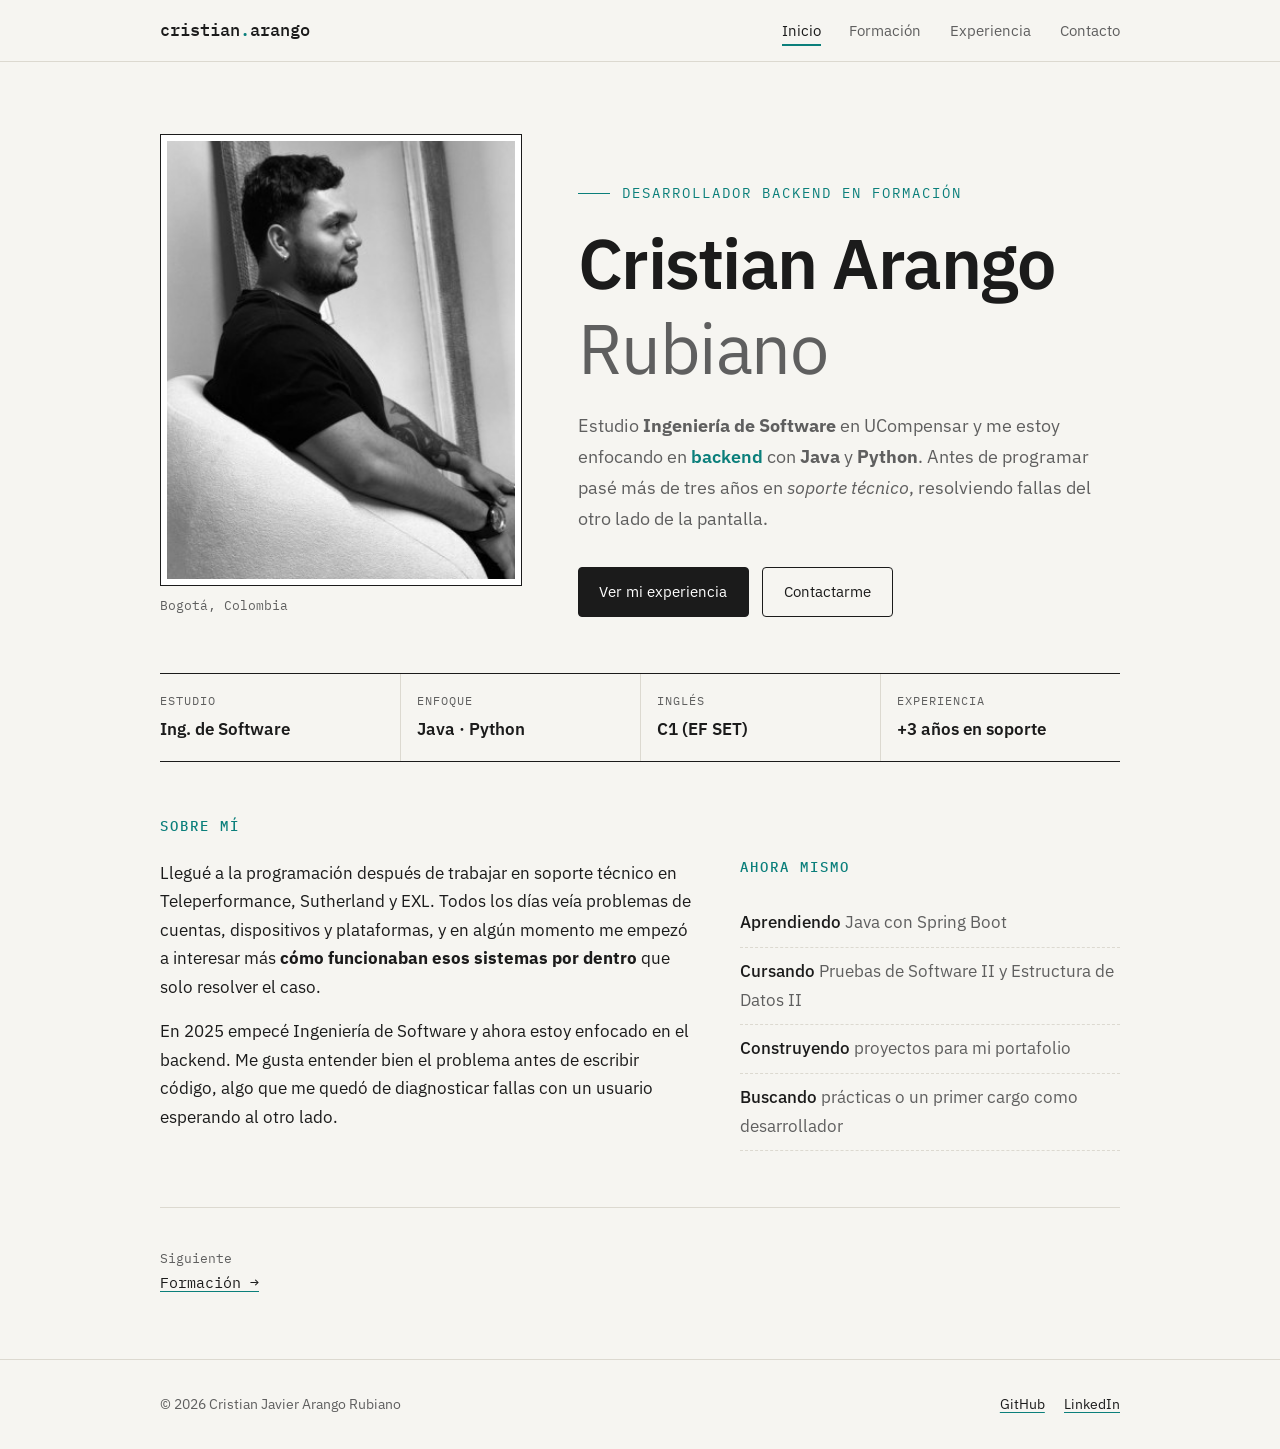
==== commit 8fc9fd89: "Agrego versión a la foto y al CSS para evitar la caché" ====
--- a/index.html
+++ b/index.html
@@ -10,7 +10,7 @@
   <link rel="preconnect" href="https://fonts.googleapis.com">
   <link rel="preconnect" href="https://fonts.gstatic.com" crossorigin>
   <link href="https://fonts.googleapis.com/css2?family=IBM+Plex+Mono:wght@400;500&family=IBM+Plex+Sans:wght@400;500;600&display=swap" rel="stylesheet">
-  <link rel="stylesheet" href="css/styles.css">
+  <link rel="stylesheet" href="css/styles.css?v=2">
 </head>
 <body>
 
@@ -51,7 +51,7 @@
 
         <!-- Mi foto con su pie de foto -->
         <figure class="foto-perfil">
-          <img src="img/foto.jpg" alt="Foto de perfil de Cristian Arango sentado en un sillón blanco">
+          <img src="img/foto.jpg?v=2" alt="Foto de perfil de Cristian Arango sentado en un sillón blanco">
           <figcaption>Bogotá, Colombia</figcaption>
         </figure>
       </div>
--- a/css/styles.css
+++ b/css/styles.css
@@ -11,7 +11,7 @@
   --color-superficie: #ffffff;
   --color-texto: #1b1b1b;
   --color-texto-suave: #5f5f5f;
-  --color-acento: #b4441f;
+  --color-acento: #0b7f7b;
   --color-borde: #dcd9d0;
 
   --fuente-texto: "IBM Plex Sans", "Segoe UI", system-ui, sans-serif;
@@ -396,7 +396,7 @@
 
 .hero__contenido {
   display: grid;
-  grid-template-columns: 1.5fr 1fr;
+  grid-template-columns: 1fr 1.5fr;
   gap: 3.5rem;
   align-items: end;
 }
@@ -447,16 +447,20 @@
   margin-top: 2rem;
 }
 
-/* Mi foto: rectangular con un borde delgado */
+/* Mi foto: rectangular con un borde delgado.
+   Con order: -1 sale primero aunque en el HTML esté después del texto:
+   en el computador queda a la izquierda mirando hacia mi nombre,
+   y en el celular queda arriba */
 .foto-perfil {
   margin: 0;
+  order: -1;
 }
 
 .foto-perfil img {
   width: 100%;
   aspect-ratio: 4 / 5;
   object-fit: cover;
-  object-position: 60% 30%;
+  object-position: 40% 30%;
   border: 1px solid var(--color-texto);
   padding: 6px;
   background: var(--color-superficie);
@@ -631,8 +635,12 @@
     grid-template-columns: 1fr;
   }
 
+  .hero__contenido {
+    gap: 2rem;
+  }
+
   .foto-perfil {
-    max-width: 260px;
+    max-width: 200px;
   }
 
   .datos-rapidos {
